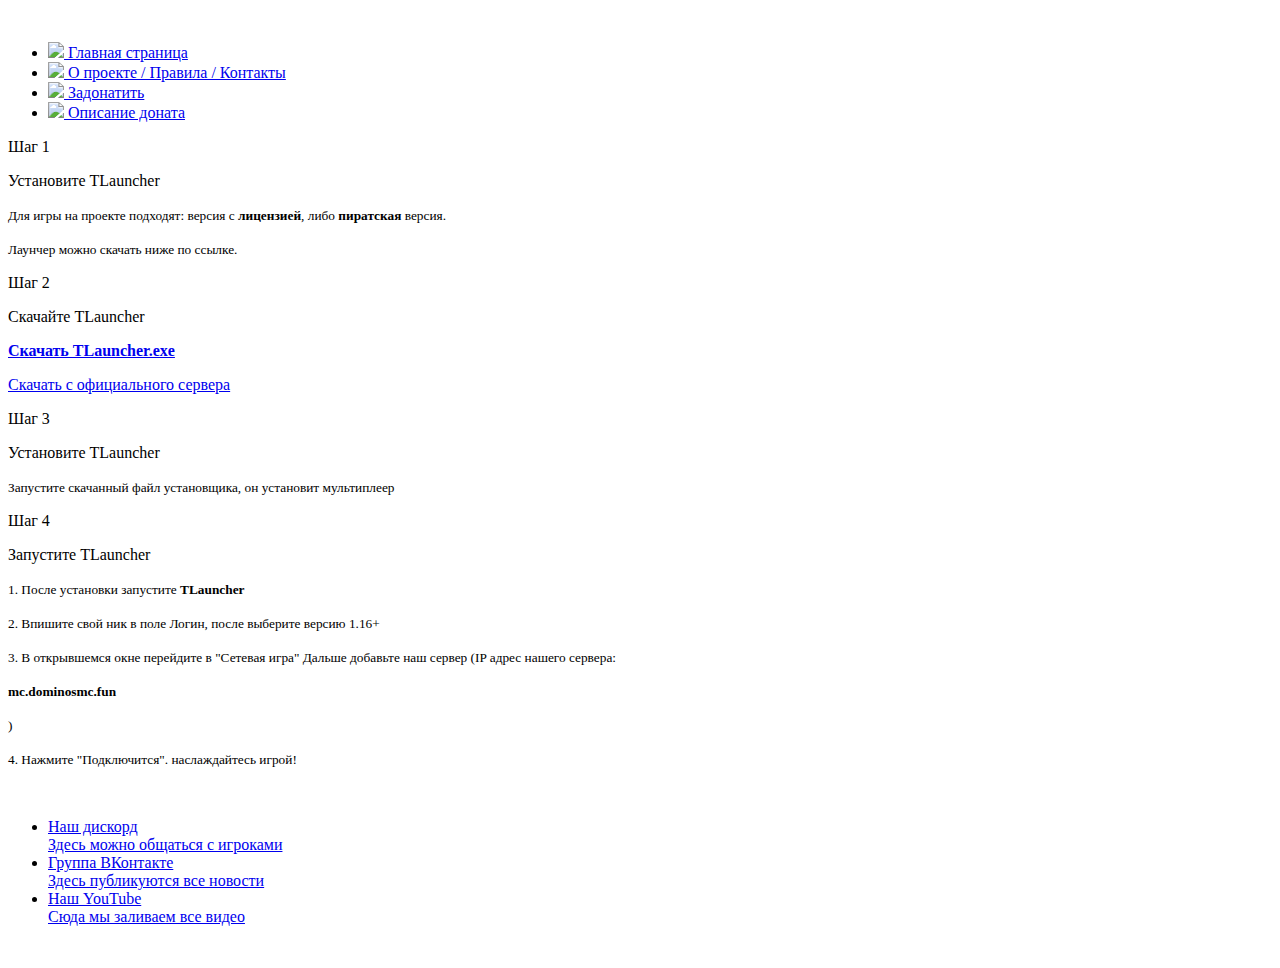
==== start.html @ fff8bd51 "Add files via upload" ====
﻿<!DOCTYPE html>
<html lang="ru-RU">
	<head>
		<meta charset="UTF-8">
		<title>DominosMC — Как начать играть</title>
		<link rel="apple-touch-icon" sizes="57x57" href="favicon/apple-icon-57x57.png">
		<link rel="apple-touch-icon" sizes="60x60" href="favicon/apple-icon-60x60.png">
		<link rel="apple-touch-icon" sizes="72x72" href="favicon/apple-icon-72x72.png">
		<link rel="apple-touch-icon" sizes="76x76" href="favicon/apple-icon-76x76.png">
		<link rel="apple-touch-icon" sizes="114x114" href="favicon/apple-icon-114x114.png">
		<link rel="apple-touch-icon" sizes="120x120" href="favicon/apple-icon-120x120.png">
		<link rel="apple-touch-icon" sizes="144x144" href="favicon/apple-icon-144x144.png">
		<link rel="apple-touch-icon" sizes="152x152" href="favicon/apple-icon-152x152.png">
		<link rel="apple-touch-icon" sizes="180x180" href="favicon/apple-icon-180x180.png">
		<link rel="icon" type="image/png" sizes="192x192"  href="favicon/android-icon-192x192.png">
		<link rel="icon" type="image/png" sizes="32x32" href="favicon/favicon-32x32.png">
		<link rel="icon" type="image/png" sizes="96x96" href="favicon/favicon-96x96.png">
		<link rel="icon" type="image/png" sizes="16x16" href="favicon/favicon-16x16.png">
		<link rel="manifest" href="/manifest.json">
		<meta name="msapplication-TileColor" content="#ffffff">
		<meta name="msapplication-TileImage" content="/ms-icon-144x144.png">
		<meta name="theme-color" content="#ffffff">
<meta name="keywords" content="mine, minecraft по интернету, minecraft онлайн, minecraft online, minecraftserver, youtube, YOURSERVER.ru, YOURSERVER, multiplayer, YOURSERVER">
<meta name="description" content="Лучший проект в Minecraft, чтобы начать играть онлайн в Minecraft">
<noscript><meta http-equiv="refresh" content="0; URL=https://vk.com/..."></noscript>
<link href="css/bootstrap.min.css" rel="stylesheet">
<link href="css/stylesheet.css" rel="stylesheet">
<link href="css/reset.css" rel="stylesheet">
<link href="css/style.css" rel="stylesheet">
<script src="js/jquery.js"></script>
<script src="js/jquery-migrate.min.js"></script>
	</head>
	<body class='rulet-main'>
		<i class="manlefthow"></i><i class="girlrighthow"></i>
		 ﻿<div id="header">
	<div class="burger-menu" data-toggle="modal" data-target="#burgermainmenu" data-dismiss="modal">
		<div class="burger-click-region"> <span class="burger-menu-piece"></span> <span class="burger-menu-piece"></span> <span class="burger-menu-piece"></span> </div>
	</div>
	<div class="container-fluid">
		<div class="row">
			<div class="col-md-3"></div>
			<div class="col-md-9">
				<ul class="main-menu">
					<li><a href="index.html"><img src="img/logo.png"> Главная страница</a></li>
				    <li><a href="start.html"><img src="img/mi-how.svg"> О проекте / Правила / Контакты</a></li>
					<li><a href="donate.html"><img src="img/mi-donate.svg"> Задонатить</a></li>
					<li><a href="donate.html"><img src="img/mi-donate.svg"> Описание доната</a></li>
				</ul>
			</div>
		</div>
	</div>
</div>
<div id="vk_community_messages"></div>
<script type="text/javascript">
	function startVkWidget(){
		VK.Widgets.CommunityMessages("vk_community_messages", 223232874, {expandTimeout: "10000",disableExpandChatSound: "1",tooltipButtonText: "Есть вопрос?"});
	}
</script>		<div id="contentnosize" class="content">
			<div class="container-fluid">
				<div class="row">
					<div class="col-md-6 col-md-offset-3 col-mega">
						<div class="how-steps">
							<div class="how-step"> <span class="shag">Шаг 1</span>
								<p class="large-text">Установите TLauncher</p>
								<p><small>Для игры на проекте подходят: версия c <b>лицензией</b>, либо <b>пиратская</b> версия.</small></p>
								<p><small>Лаунчер можно скачать ниже по ссылке.</small></p>
							</div>
							<div class="how-step"> <span class="shag">Шаг 2</span>
								<p class="large-text">Скачайте TLauncher</p>
								<a href="https://tlauncher.org/installer" target="_blank" class="download-button yellow">
									<p><strong>Скачать TLauncher.exe</strong></p>
									<p>Скачать с официального сервера</p>
								</a>
							</div>
							<div class="how-step"> <span class="shag">Шаг 3</span>
								<p class="large-text">Установите TLauncher</p>
								<p><small>Запустите скачанный файл установщика, он установит мультиплеер</small></p>
							</div>
							<div class="how-step"> <span class="shag">Шаг 4</span>
								<p class="large-text">Запустите TLauncher</p>
								<p><small>1. После установки запустите <b>TLauncher</b></small></p>
								<p><small>2. Впишите свой ник в поле Логин, после выберите версию 1.16+</small></p>
								<p><small>3. В открывшемся окне перейдите в "Сетевая игра" Дальше добавьте наш сервер (IP адрес нашего сервера: <p><strong>mc.dominosmc.fun</strong></p>)</small></p>
								<p><small>4. Нажмите "Подключится".  наслаждайтесь игрой!</small></p>
							</div>
						</div>
					</div>
				</div>
				﻿<div id="servers">
    <div class="container-fluid fleex">
        <ul class="servers">
                        <li class="empire">
                <a href="https://discord.com" target="_blank">
                    <div class="s-name"><i class="s-ico"></i> Наш дискорд</div>
                    <div class="progress-wrap"><i style="width: 100%"></i></div>
                    <div class="size">Здесь можно общаться с игроками</div>
                </a>
            </li>
            <li class="hype">
                <a href="https://vk.com/eastsidekillas" target="_blank">
                    <div class="s-name"><i class="s-ico"></i> Группа ВКонтакте</div>
                    <div class="progress-wrap"><i style="width: 100%"></i></div>
                    <div class="size">Здесь публикуются все новости</div>
                </a>
            </li>
            <li class="dominant">
                <a href="https://www.youtube.com/eastsidekillas" target="_blank">
                    <div class="s-name"><i class="s-ico"></i> Наш YouTube</div>
                    <div class="progress-wrap"><i style="width: 100%"></i></div>
                    <div class="size">Сюда мы заливаем все видео</div>
                </a>
            </li>
        </ul>
    </div>
</div>
</div>		﻿
<script src="js/bootstrap.min.js"></script>
<script src="js/jquery.toTop.min.js"></script>
<script src="js/clipboard.min.js"></script>
</html>
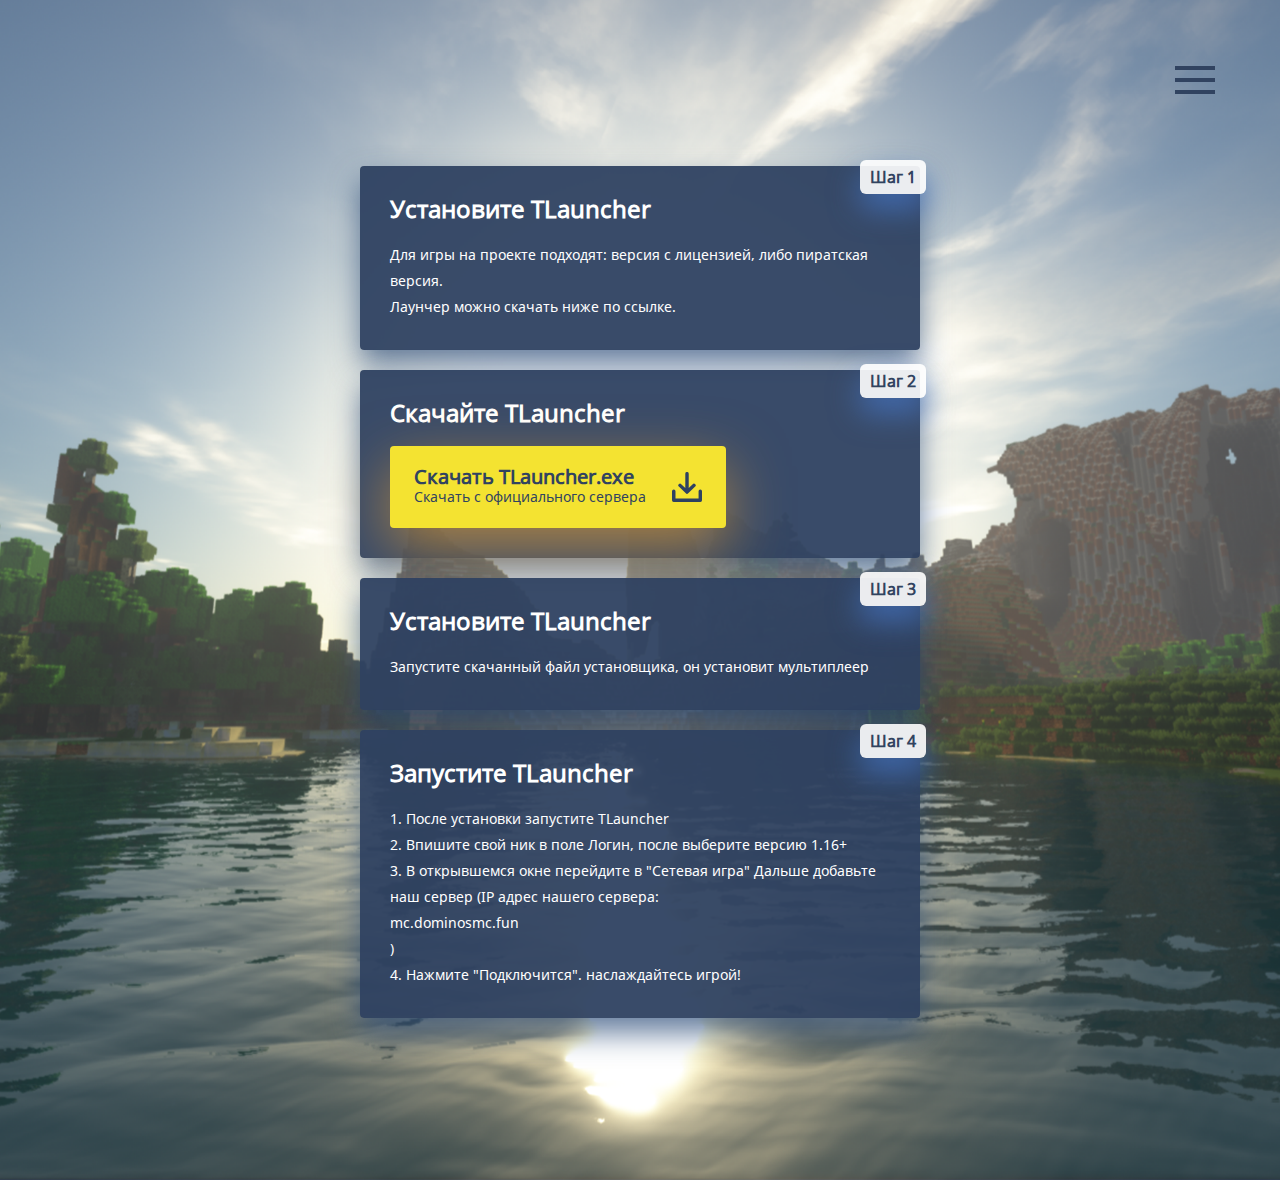
==== commit 1454654e: "start.html" ====
--- a/start.html
+++ b/start.html
@@ -90,21 +90,21 @@
     <div class="container-fluid fleex">
         <ul class="servers">
                         <li class="empire">
-                <a href="https://discord.com" target="_blank">
+                <a href="https://discord.gg/wFVsm8pgE5" target="_blank">
                     <div class="s-name"><i class="s-ico"></i> Наш дискорд</div>
                     <div class="progress-wrap"><i style="width: 100%"></i></div>
                     <div class="size">Здесь можно общаться с игроками</div>
                 </a>
             </li>
             <li class="hype">
-                <a href="https://vk.com/eastsidekillas" target="_blank">
+                <a href="https://vk.com/dominosmc" target="_blank">
                     <div class="s-name"><i class="s-ico"></i> Группа ВКонтакте</div>
                     <div class="progress-wrap"><i style="width: 100%"></i></div>
                     <div class="size">Здесь публикуются все новости</div>
                 </a>
             </li>
             <li class="dominant">
-                <a href="https://www.youtube.com/eastsidekillas" target="_blank">
+                <a href="https://www.youtube.com/@DominosMC/" target="_blank">
                     <div class="s-name"><i class="s-ico"></i> Наш YouTube</div>
                     <div class="progress-wrap"><i style="width: 100%"></i></div>
                     <div class="size">Сюда мы заливаем все видео</div>
@@ -117,4 +117,4 @@
 <script src="js/bootstrap.min.js"></script>
 <script src="js/jquery.toTop.min.js"></script>
 <script src="js/clipboard.min.js"></script>
-</html>+</html>
--- a/css/stylesheet.css
+++ b/css/stylesheet.css
@@ -0,0 +1,19 @@
+@font-face {
+	font-family: 'Noto Sans Regular';
+	src: url('NotoSans.eot');
+	src: url('NotoSans.eot%3F') format('embedded-opentype'),
+	url('NotoSans.woff') format('woff'),
+	url('NotoSans.ttf') format('truetype');
+	font-weight: normal;
+	font-style: normal;
+}
+
+@font-face {
+	font-family: 'Noto Sans Bold';
+	src: url('NotoSans-Bold.eot');
+	src: url('NotoSans-Bold.eot%3F') format('embedded-opentype'),
+	url('NotoSans-Bold.woff') format('woff'),
+	url('NotoSans-Bold.ttf') format('truetype');
+	font-weight: normal;
+	font-style: normal;
+}--- a/css/style.css
+++ b/css/style.css
@@ -0,0 +1,3162 @@
+body {
+  background: #386dba url(../img/bg_all.jpg) no-repeat center center fixed;
+  -webkit-background-size: cover;
+  -moz-background-size: cover;
+  -o-background-size: cover;
+  background-size: cover;
+  padding: 50px;
+  font-family: 'Noto Sans Regular';
+  font-weight: normal;
+  font-style: normal;
+  font-size: 16px;
+  min-height: 500px;
+  min-width: 320px;
+}
+body.homepage {
+	overflow: hidden;
+}
+body.homepage:after {
+  content: '';
+  position: absolute;
+  z-index: 5;
+  width: 100%;
+  background: url(../img/bg_bottom.png) repeat-x bottom left;
+  height: 960px;
+  bottom: 0;
+  left: 0;
+  min-height: 500px;
+}
+body.statics:after {
+  content: '';
+  position: absolute;
+  z-index: 5;
+  width: 100%;
+  background: url(../img/bg_bottom.png) repeat-x bottom left;
+  bottom: 0;
+  left: 0;
+  top: 5%;
+  min-height: 500px;
+}
+body.news {
+  background: #386dba url(../img/bg_long.jpg) no-repeat top center;
+  background-size: 100% auto;
+  padding-bottom: 100px;
+}
+
+body.rulet-main {
+  background: #386dba url(../img/bg_rulet_main.jpg) no-repeat top center;
+  background-size: 100% 100%;
+  padding-bottom: 100px;
+}
+body.siluets {
+  position: relative;
+  overflow-x: hidden;
+  padding-bottom: 100px;
+}
+
+body.howgame {
+  background: #386dba url(../img/bg_all.jpg) no-repeat center center fixed;
+  -webkit-background-size: cover;
+  -moz-background-size: cover;
+  -o-background-size: cover;
+  background-size: cover;
+  padding-bottom: 50px;
+}
+
+a {
+  cursor: pointer;
+}
+.anim {
+  transition: all 0.2s easy-in-out;
+  -webkit-transition: all 0.2s ease-in-out;
+  -moz-transition: all 0.2s ease-in-out;
+}
+.animslow {
+  transition: all 0.6s easy-in-out;
+  -webkit-transition: all 0.6s ease-in-out;
+  -moz-transition: all 0.6s ease-in-out;
+}
+.container-fluid {
+  max-width: 2048px;
+  height: 100%;
+}
+#error_head {
+	width: 100%;
+	z-index: 9999;
+	position: fixed;
+	top: 0;
+	margin-left:-50px;
+	background: #FF1D23;
+	padding: 8px 10px 8px 10px;
+	color: #FFF;
+	text-align: center;
+}
+#header {
+  height: 100px;
+  position: relative;
+}
+#sizeMan {
+  overflow: hidden;
+}
+#content {
+  position: relative;
+  z-index: 50;
+}
+#footer {
+  position: absolute;
+  bottom: 0;
+  left: 0;
+  height: 160px;
+}
+ul.main-menu {
+  display: block;
+  justify-content: space-between;
+  position: relative;
+  z-index: 20;
+  text-align: right;
+}
+ul.main-menu li {
+  display: inline-block;
+  text-align: left;
+  vertical-align: top;
+  margin-right: 20px;
+}
+ul.main-menu li:last-child a {
+  margin-right: 0;
+}
+ul.main-menu li a {
+  color: #314360;
+  font-size: 14px;
+  font-weight: 400;
+  padding: 8px 0px;
+  text-transform: uppercase;
+  letter-spacing: 1px;
+  line-height: 20px;
+  white-space: nowrap;
+  opacity: .8;
+  margin-right: 30px;
+  transition: all 0.2s easy-in-out;
+  -webkit-transition: all 0.2s ease-in-out;
+  -moz-transition: all 0.2s ease-in-out;
+}
+ul.main-menu li a:hover {
+  opacity: 1;
+  box-shadow: inset 0 -2px 0 #314360;
+}
+ul.main-menu li a img {
+  max-height: 20px;
+  max-width: 25px;
+  vertical-align: top;
+  margin-right: 6px;
+}
+ul.main-menu.modaling li a:hover {
+  box-shadow: inset 0 -2px 0 white;
+
+}
+#girlhowgame {
+  position: absolute;
+  left: 50%;
+  width: 661px;
+  margin-left: -661px;
+  bottom: 0;
+  z-index: 1;
+  display: block;
+  height: 739px;
+  background: url(../img/howgirl.png);
+}
+.large-text {
+  font-size: 3em;
+  font-weight: 800;
+  color: #fff;
+  margin-bottom: 20px;
+}
+.large-desc {
+  font-size: 2em;
+  color: #fff;
+  font-weight: 800;
+  margin-bottom: 20px;
+}
+.large-desc span {
+  color: #f4e331;
+  white-space: nowrap;
+}
+p.about-it {
+  margin-bottom: 20px;
+}
+.main-button {
+  line-height: 1;
+  border: 0;
+  padding: 22px 36px;
+  display: inline-block;
+  font-size: 1.2em;
+  font-weight: bold;
+  color: #314360;
+  border-radius: 4px;
+  background: #f4e331;
+  box-shadow: 0px 20px 60px 0px rgba(255, 172, 42, 0.59);
+  position: relative;
+  z-index: 20;
+  transition: all 0.2s easy-in-out;
+  -webkit-transition: all 0.2s ease-in-out;
+  -moz-transition: all 0.2s ease-in-out;
+}
+.main-button.wide {
+  width: 100%;
+  text-align: center;
+}
+.main-button.for-icon img {
+  width: 22px;
+  margin-bottom: -6px;
+  margin-right: 10px;
+  top: -5px;
+  position: relative;
+  margin-left: 0;
+}
+.main-button.dark {
+  color: #fff;
+  background: #314360;
+  box-shadow: 0px 20px 60px 0px rgba(44, 103, 185, 0.7);
+}
+.main-button.dark img {
+  width: 22px;
+  margin-bottom: -6px;
+  margin-right: 10px;
+  top: -5px;
+  position: relative;
+  margin-left: 0;
+}
+.main-button.dark:hover {
+  box-shadow: 0px 20px 80px 0px #31a7f0;
+}
+.main-button.cancel {
+  background: #d13d3d;
+  color: #fff;
+}
+.main-button img {
+  vertical-align: middle;
+  margin-left: 10px;
+}
+.main-button:hover {
+  box-shadow: 0px 20px 80px 0px #ffac2a;
+}
+.main-button:hover.gobut img {
+  animation: gogame-infinite 0.6s ease-out infinite;
+}
+.main-button.easy {
+  box-shadow: none;
+  background: transparent;
+  box-shadow: inset 0 0 0 2px #314360;
+}
+.main-button.gorulet {
+  text-transform: uppercase;
+  text-align: center;
+  width: 100%;
+  max-width: 300px;
+  margin: 0 auto;
+}
+.main-button.gorulet:hover {
+  box-shadow: 0px 15px 50px 0px rgba(255, 172, 42, 0.8);
+}
+.sepbut {
+  display: inline-block;
+  margin: 0 20px;
+  color: #314360;
+  padding: 10px 0;
+}
+.flex-center {
+  display: flex;
+  align-items: center;
+}
+#servers {
+  margin: 0 120px;
+}
+ul.servers {
+  display: flex;
+  justify-content: space-between;
+  align-items: stretch;
+  align-self: stretch;
+}
+ul.servers.modaling {
+  padding-top: 54px;
+  padding-bottom: 54px;
+  text-align: center;
+  max-width: 830px;
+  display: block;
+}
+ul.servers.modaling li {
+  display: inline-block;
+  margin: 10px;
+  text-align: left;
+}
+ul.servers li {
+  position: relative;
+  min-width: 160px;
+}
+ul.servers li .copy-server {
+  width: 18px;
+  height: 18px;
+  display: block;
+  position: absolute;
+  right: 10px;
+  bottom: 10px;
+  cursor: pointer;
+  opacity: 1;
+}
+ul.servers li .copy-server:before {
+  content: '';
+  position: absolute;
+  width: 100%;
+  height: 100%;
+  background: url(../img/copy.svg) no-repeat;
+  background-size: 18px 18px;
+  display: block;
+  opacity: .1;
+  transition: all 0.2s easy-in-out;
+  -webkit-transition: all 0.2s ease-in-out;
+  -moz-transition: all 0.2s ease-in-out;
+  z-index: 999;
+
+}
+ul.servers li .copy-server.ok:after {
+  transform: rotate(0deg);
+  opacity: 1;
+}
+ul.servers li .copy-server.ok:before {
+  opacity: 0;
+}
+ul.servers li:hover .copy-server:before {
+  opacity: 1;
+}
+ul.servers li:hover .copy-server.ok:before {
+  opacity: 0;
+}
+ul.servers li a {
+  padding: 15px;
+  display: block;
+  color: #fff;
+  border-radius: 4px;
+  background-color: rgba(46, 65, 97, 0.8);
+  opacity: 1;
+  box-shadow: 0px 15px 30px 0px rgba(34, 68, 115, 0.7);
+  width: 100%;
+  position: relative;
+  z-index: 60;
+  height: 100px;
+  transition: all 0.2s easy-in-out;
+  -webkit-transition: all 0.2s ease-in-out;
+  -moz-transition: all 0.2s ease-in-out;
+}
+ul.servers li a:hover {
+  box-shadow: 0px 5px 10px 0px rgba(34, 68, 115, 0.5);
+  transform: translateY(5px);
+}
+ul.servers li a .s-name {
+  font-size: 14px;
+  font-weight: bold;
+  letter-spacing: 3px;
+  text-transform: uppercase;
+  margin-bottom: 16px;
+}
+ul.servers li a .s-name .s-ico {
+  display: inline-block;
+  width: 20px;
+  height: 20px;
+  position: relative;
+  bottom: -5px;
+}
+ul.servers li a .progress-wrap {
+  display: block;
+  height: 3px;
+  background: #243247;
+  position: relative;
+  overflow: visible;
+  margin-bottom: 16px;
+}
+ul.servers li a .progress-wrap i {
+  display: block;
+  position: absolute;
+  height: 100%;
+}
+ul.servers li a .size {
+  font-size: 14px;
+  font-weight: 400;
+}
+ul.servers li a .size span {
+  margin-right: 7px;
+  font-weight: bold;
+  letter-spacing: 2px;
+}
+ul.servers li.life .s-ico {
+  background: url(../img/server.svg);
+}
+ul.servers li.life .progress-wrap i {
+  background-color: #68c233;
+  box-shadow: 0px 3px 15px 0px #5ff431;
+}
+ul.servers li.mega .s-ico {
+  background: url(../img/server.svg);
+}
+ul.servers li.mega .progress-wrap i {
+  background-color: #f4e331;
+  box-shadow: 0px 3px 15px 0px #f4e331;
+}
+ul.servers li.onyx .s-ico {
+  background: url(../img/server.svg);
+}
+ul.servers li.onyx .progress-wrap i {
+  background-color: #d0f7eb;
+  box-shadow: 0px 3px 15px 0px #b4f1e0;
+}
+ul.servers li.empire .s-ico {
+  background: url(../img/server.svg);
+}
+ul.servers li.empire .progress-wrap i {
+  background-color: #a066ff;
+  box-shadow: 0px 3px 15px 0px #a066ff;
+}
+ul.servers li.dominant .s-ico {
+  background: url(../img/server.svg);
+}
+ul.servers li.dominant .progress-wrap i {
+  background-color: #ff473e;
+  box-shadow: 0px 3px 15px 0px #ff473e;
+}
+ul.servers li.hype .s-ico {
+  background: url(../img/server.svg);
+}
+ul.servers li.hype .progress-wrap i {
+  background-color: #4682B4;
+  box-shadow: 0px 3px 15px 0px #4682B4;
+}
+.fleex {
+  display: flex;
+  justify-content: center;
+  flex-direction: column;
+  align-items: stretch;
+}
+.posrev {
+  position: relative;
+}
+.button-servers {
+  padding: 15px;
+  display: none;
+  color: #fff;
+  border-radius: 4px;
+  background-color: rgba(46, 65, 97, 0.8);
+  opacity: 1;
+  box-shadow: 0px 15px 30px 0px rgba(34, 68, 115, 0.7);
+  bottom: 2em;
+  width: 100%;
+  text-align: center;
+  left: 0;
+  z-index: 90;
+  position: absolute;
+  width: 96%;
+  left: 2%;
+}
+.button-servers.noabs {
+  position: relative;
+  margin-bottom: 0;
+  left: auto;
+  bottom: auto;
+  margin-right: 0;
+  margin-bottom: 40px;
+  width: 100%;
+}
+.burger-menu {
+  position: relative;
+  width: 40px;
+  height: 30px;
+  margin: 0 auto;
+  color: #60635E;
+  float: right;
+  text-transform: uppercase;
+  cursor: pointer;
+  display: none;
+  z-index: 900;
+  position: absolute;
+  right: 0px;
+  top: 0px;
+  margin-right: 15px;
+}
+.burger-menu.is-open {
+  z-index: 2000;
+}
+.burger-click-region {
+  position: absolute;
+  width: 40px;
+  height: 30px;
+  cursor: pointer;
+}
+.burger-menu-txt {
+  display: block;
+  position: absolute;
+  left: 0;
+  top: 5px;
+  cursor: default;
+  transition: opacity 200ms ease-out, transform 200ms cubic-bezier(0.34, 0.55, 0.25, 0.83);
+}
+.is-open .burger-menu-txt {
+  opacity: 0;
+  z-index: 2000;
+  transform: translate3d(-50px, 0, 0);
+}
+.is-open .burger-menu-txt .burger-menu-piece {
+  border-top: 4px solid white;
+}
+.mb30 {
+  margin-bottom: 30px;
+}
+.circle-ico {
+  display: block;
+  margin: 0 auto 30px;
+  border-radius: 50%;
+  background-color: #ffffff;
+  width: 80px;
+  height: 80px;
+  display: flex;
+  justify-content: center;
+  align-items: center;
+}
+.circle-ico img {
+  width: 40px;
+  height: 40px;
+}
+.circle-ico.clearer {
+  background: transparent;
+}
+.circle-ico.clearer img {
+  width: 100%;
+  height: auto;
+}
+.yellow-text {
+  color: #f4e331;
+  font-size: 22px;
+  font-weight: 300;
+  padding: 20px;
+}
+.paypage .modal input {
+  margin-bottom: 30px;
+}
+.close-but {
+  position: fixed;
+  top: 30px;
+  right: 40px;
+  opacity: .7;
+  z-index: 3000;
+  cursor: pointer;
+  transition: all 0.2s easy-in-out;
+  -webkit-transition: all 0.2s ease-in-out;
+  -moz-transition: all 0.2s ease-in-out;
+}
+.close-but:hover {
+  opacity: 1;
+}
+.close-but img {
+  width: 30px;
+  height: 30px;
+}
+.large-title {
+  font-size: 30px;
+  color: #fff;
+  font-weight: bold;
+  margin-bottom: 40px;
+}
+.large-title small {
+  font-size: 18px;
+}
+.large-title span {
+  padding: 5px;
+  border-bottom: 2px solid #f4e331;
+  position: relative;
+}
+.large-title span:after {
+  position: absolute;
+  content: '';
+  width: 0;
+  height: 0;
+  border-style: solid;
+  border-width: 10px 10px 0 10px;
+  border-color: #f4e431 transparent transparent transparent;
+  bottom: -10px;
+  left: 50%;
+  margin-left: -10px;
+}
+.large-title sup {
+  font-size: 15px;
+}
+.large-title-desc {
+  font-size: 18px;
+  font-weight: bold;
+  margin-bottom: 30px;
+  color: #fff;
+}
+.large-title-small {
+  font-size: 14px;
+  font-weight: bold;
+  margin-bottom: 20px;
+  color: #fff;
+}
+#burgermainmenu {
+  z-index: 1060;
+}
+.burger-menu-piece {
+  display: block;
+  position: absolute;
+  width: 40px;
+  border-top: 4px solid #314360;
+  transform-origin: 50% 50%;
+  transition: transform 400ms ease-out;
+}
+.burger-menu-piece:nth-child(1) {
+  top: 0;
+}
+.burger-menu-piece:nth-child(2) {
+  top: 12px;
+  opacity: 1;
+  transition: transform 400ms ease-out, opacity 0ms linear 200ms;
+}
+.burger-menu-piece:nth-child(3) {
+  top: 24px;
+}
+.active .burger-menu-piece:nth-child(1) {
+  animation: burger-open-top 400ms ease-out forwards;
+}
+.active .burger-menu-piece:nth-child(2) {
+  opacity: 0;
+  transition: transform 400ms ease-out, opacity 0ms linear 200ms;
+}
+.active .burger-menu-piece:nth-child(3) {
+  animation: burger-open-bot 400ms ease-out forwards;
+}
+.closing .burger-menu-piece:nth-child(1) {
+  animation: burger-close-top 400ms ease-out forwards;
+}
+.closing .burger-menu-piece:nth-child(3) {
+  animation: burger-close-bot 400ms ease-out forwards;
+}
+@keyframes burger-open-top {
+  50% {
+    transform: translate3d(0, 12px, 0);
+  }
+  100% {
+    transform: translate3d(0, 12px, 0) rotate(45deg);
+  }
+}
+@keyframes burger-open-bot {
+  50% {
+    transform: translate3d(0, -12px, 0);
+  }
+  100% {
+    transform: translate3d(0, -12px, 0) rotate(-45deg);
+  }
+}
+@keyframes burger-close-top {
+  0% {
+    transform: translate3d(0, 12px, 0) rotate(45deg);
+  }
+  50% {
+    transform: translate3d(0, 12px, 0) rotate(0deg);
+  }
+  100% {
+    transform: translate3d(0, 0, 0);
+  }
+}
+@keyframes burger-close-bot {
+  0% {
+    transform: translate3d(0, -12px, 0) rotate(-45deg);
+  }
+  50% {
+    transform: translate3d(0, -12px, 0) rotate(0deg);
+  }
+  100% {
+    transform: translate3d(0, 0, 0);
+  }
+}
+@keyframes gogame-infinite {
+  0% {
+    transform: translateX(0px);
+  }
+  50% {
+    transform: translateX(10px);
+  }
+  100% {
+    transform: translateX(0px);
+  }
+}
+.modal-backdrop.in {
+  opacity: 1;
+}
+.modal-content {
+  box-shadow: none;
+  border-radius: 0;
+  outline: 0;
+  border: 0;
+  background: transparent;
+}
+.modal {
+  text-align: center;
+  padding: 0!important;
+}
+.modal:before {
+  content: '';
+  display: inline-block;
+  height: 100%;
+  vertical-align: middle;
+  margin-right: -4px;
+}
+ul.main-menu.modaling li {
+  display: block;
+  text-align: left;
+  margin-bottom: 30px;
+}
+ul.main-menu.modaling li a {
+  color: #fff;
+  font-size: 1em;
+  display: inline-block;
+  font-weight: bold;
+  letter-spacing: 2px;
+}
+ul.main-menu.modaling li a img {
+  display: none;
+}
+.modal-dialog {
+  display: inline-block;
+  text-align: left;
+  vertical-align: middle;
+}
+.logo {
+  position: relative;
+  z-index: 60;
+}
+.logo img {
+  max-width: 268px;
+  width: 80%;
+
+}
+#serversmodal.in {
+  overflow: auto;
+  height: 100%;
+}
+.closethis {
+  position: absolute;
+  right: 20px;
+  top: 20px;
+  background: url(../img/arrow-right-white.svg) no-repeat;
+  width: 32px;
+  height: 21px;
+  z-index: 999;
+  cursor: pointer;
+}
+.news-list {
+  max-width: 780px;
+  width: 100%;
+  margin: 0 auto;
+}
+.news-list .news-item {
+  display: block;
+  padding: 40px;
+  border-radius: 6px;
+  background-color: rgba(252, 252, 252, 0.8);
+  box-shadow: 0px 15px 30px 0px rgba(34, 68, 115, 0.7);
+  margin-bottom: 30px;
+}
+.news-list .news-time {
+  font-size: 18px;
+  color: #66758e;
+  font-weight: 600;
+  margin-top: 6px;
+  float: right;
+  font-family: 'Noto Sans Regular';
+}
+.news-list .news-time img {
+  vertical-align: top;
+  width: 20px;
+  position: relative;
+  top: -1px;
+}
+.news-list .news-name {
+  color: #2e4161;
+  font-weight: 600;
+  font-family: 'Noto Sans Regular';
+  font-size: 30px;
+  margin-bottom: 30px;
+}
+.news-list .news-preview {
+  border-radius: 6px;
+  overflow: hidden;
+  text-align: center;
+  font-size: 0;
+  display: block;
+}
+.news-list .news-content {
+  margin-top: 30px;
+}
+.news-list .news-text {
+  color: #2e4161;
+  font-size: 18px;
+  line-height: 26px;
+  font-weight: 400;
+}
+.news-list .news-pagi .news-steps {
+  color: #fff;
+  font-weight: bold;
+  font-size: 24px;
+  line-height: 82px;
+}
+.news-list .news-pagi .go-left {
+  display: inline-block;
+  position: absolute;
+  left: 15px;
+  top: 50%;
+  margin-top: -11px;
+  transition: all 0.2s easy-in-out;
+  -webkit-transition: all 0.2s ease-in-out;
+  -moz-transition: all 0.2s ease-in-out;
+}
+.news-list .news-pagi .go-left:hover {
+  opacity: .6;
+}
+.news-list .news-pagi .go-left img {
+  width: 32px;
+  height: 22px;
+  position: relative;
+}
+.news-list .news-pagi .go-right {
+  display: block;
+  position: relative;
+  border-radius: 6px;
+  background: #f4e331;
+  font-size: 18px;
+  font-weight: bold;
+  color: #2e4161;
+  box-shadow: 0px 20px 60px 0px rgba(255, 172, 42, 0.59);
+  padding: 16px 16px 16px 80px;
+  line-height: 26px;
+  transition: all 0.2s easy-in-out;
+  -webkit-transition: all 0.2s ease-in-out;
+  -moz-transition: all 0.2s ease-in-out;
+}
+.news-list .news-pagi .go-right:before {
+  content: '';
+  position: absolute;
+  left: 26px;
+  top: 50%;
+  margin-top: -11px;
+  width: 32px;
+  height: 22px;
+  background: url(../img/arrow-right-dark.svg);
+  transition: all 0.2s easy-in-out;
+  -webkit-transition: all 0.2s ease-in-out;
+  -moz-transition: all 0.2s ease-in-out;
+}
+.news-list .news-pagi .go-right:hover {
+  box-shadow: 0px 20px 60px 0px #ffac2a;
+}
+.news-list .news-pagi .go-right:hover:before {
+  transform: translateX(5px);
+}
+.like-wrap .like {
+  display: inline-block;
+  border-radius: 6px;
+  background-color: #ff5252;
+  height: 40px;
+  font-weight: 600;
+  color: #fff;
+  font-size: 18px;
+  font-family: 'Noto Sans Regular';
+  line-height: 40px;
+  padding: 0 16px;
+  cursor: pointer;
+  transition: all 0.2s easy-in-out;
+  -webkit-transition: all 0.2s ease-in-out;
+  -moz-transition: all 0.2s ease-in-out;
+}
+.like-wrap .like:hover {
+  background-color: #ec4f4f;
+  box-shadow: 0px 8px 10px 0px rgba(255, 82, 82, 0.4);
+}
+.like-wrap .like .ico-like {
+  width: 20px;
+  height: 20px;
+  display: inline-block;
+  position: relative;
+  bottom: -4px;
+  margin-right: 4px;
+
+}
+
+.like-wrap .like.like-in {
+  color: #ff5252;
+  background: #fff;
+  box-shadow: none;
+}
+.like-wrap .like.like-in .ico-like:before {
+  transform: rotate(0deg);
+  opacity: 1;
+}
+.like-wrap .like.like-in .ico-like:after {
+  transform: rotate(90deg);
+  opacity: 0;
+}
+#totop {
+  position: fixed;
+  display: block;
+  width: 40px;
+  height: 40px;
+  bottom: 30px;
+  right: 40px;
+  border-radius: 4px;
+  background-color: #ffffff;
+  opacity: 0.8;
+  box-shadow: 0px 15px 30px 0px rgba(34, 68, 115, 0.7);
+  z-index: 9999;
+}
+#totop img {
+  width: 20px;
+  height: 12px;
+  position: absolute;
+  top: 50%;
+  left: 50%;
+  margin-left: -10px;
+  margin-top: -6px;
+}
+.middle-width {
+  max-width: 750px;
+  width: 100%;
+  margin: 0 auto;
+}
+.high-width {
+  max-width: 900px;
+  width: 100%;
+  margin: 0 auto;
+}
+.enterserver-wrap {
+  padding-bottom: 20px;
+  display: block;
+  text-align: center;
+  position: relative;
+}
+.enterserver-wrap p {
+  color: #2e4161;
+  font-weight: bold;
+  font-size: 18px;
+  margin-bottom: 20px;
+}
+.enterserver-wrap .server-item {
+  display: inline-block;
+}
+.enterserver-wrap .server-item .radio {
+  vertical-align: top;
+  margin: 0 3px 0 0;
+  width: 17px;
+  height: 17px;
+}
+.enterserver-wrap .server-item .radio + label {
+  cursor: pointer;
+  text-align: left;
+  width: 170px;
+  border-radius: 4px;
+  background-color: #2e4161;
+  opacity: 0.94;
+  box-shadow: 0px 15px 30px 0px rgba(34, 68, 115, 0.7);
+  padding: 13px 15px;
+  line-height: initial;
+  font-size: 14px;
+  color: #fff;
+  font-weight: bold;
+  text-transform: uppercase;
+  letter-spacing: 4px;
+  margin: 5px;
+  transition: all 0.2s easy-in-out;
+  -webkit-transition: all 0.2s ease-in-out;
+  -moz-transition: all 0.2s ease-in-out;
+}
+.enterserver-wrap .server-item .radio + label img {
+  width: 20px;
+  height: 20px;
+  display: inline-block;
+  vertical-align: top;
+  position: relative;
+  top: -2px;
+  margin-bottom: -3px;
+}
+.enterserver-wrap .server-item .radio + label .color-img {
+  transition: all 0.6s easy-in-out;
+  -webkit-transition: all 0.6s ease-in-out;
+  -moz-transition: all 0.6s ease-in-out;
+}
+.enterserver-wrap .server-item .radio + label .dark-img {
+  transition: all 0.6s easy-in-out;
+  -webkit-transition: all 0.6s ease-in-out;
+  -moz-transition: all 0.6s ease-in-out;
+  opacity: 0;
+  width: 0;
+  transform: rotate(-45deg);
+}
+.enterserver-wrap .server-item .radio:not(checked) {
+  position: absolute;
+  opacity: 0;
+}
+.enterserver-wrap .server-item .radio:checked + label {
+  background: rgba(255, 255, 255, 0.94);
+  box-shadow: 0px 20px 60px 0px rgba(255, 255, 255, 0.59);
+  color: #2e4161;
+}
+.enterserver-wrap .server-item .radio:checked + label .color-img {
+  width: 0;
+  transform: rotate(-45deg);
+}
+.enterserver-wrap .server-item .radio:checked + label .dark-img {
+  opacity: 1;
+  width: 20px;
+  transform: rotate(0deg);
+}
+.enterserver-wrap .serverwarn p {
+  color: #fff;
+  font-weight: normal;
+  font-size: 14px;
+  text-align: left;
+}
+.main-inp {
+  color: #2e4161;
+  font-size: 18px;
+  font-weight: 600;
+  border-width: 2px;
+  border-color: #2e4161;
+  border-style: solid;
+  border-radius: 4px;
+  background-color: #ffffff;
+  opacity: 0.949;
+  padding: 18px 20px;
+  width: 100%;
+  font-family: 'Noto Sans Regular';
+  box-shadow: 0px 15px 30px 0px rgba(34, 68, 115, 0.7);
+}
+.main-inp.right-ico {
+  padding-left: 50px;
+}
+.main-inp + .input-ico {
+  width: 20px;
+  height: 20px;
+  display: inline-block;
+  position: absolute;
+  top: 50%;
+  margin-top: -10px;
+  left: 20px;
+}
+.main-inp + .input-ico img {
+  width: 20px;
+  height: 20px;
+}
+.main-inp::-webkit-input-placeholder {
+  color: #2e4161;
+}
+.main-inp::-moz-placeholder {
+  color: #2e4161;
+}
+.main-inp:-moz-placeholder {
+  color: #2e4161;
+}
+.main-inp:-ms-input-placeholder {
+  color: #2e4161;
+}
+.main-inp.w200 {
+  width: 200px;
+}
+.double-button {
+  display: inline-block;
+  border-bottom: 2px solid #f4e331;
+  font-size: 16px;
+  font-weight: 400;
+  color: #f4e331;
+  padding: 10px 0 5px;
+  margin: 20px 0 0;
+}
+.iconinput {
+  position: relative;
+  margin-bottom: 10px;
+}
+.iconinput input {
+  margin: 0;
+}
+.dark-wrap {
+  border-radius: 4px;
+  background-color: rgba(46, 65, 97, 0.8);
+  box-shadow: 0px 15px 30px 0px rgba(34, 68, 115, 0.7);
+  padding: 5px;
+  text-align: center;
+  line-height: 0;
+  font-size: 0;
+  margin-bottom: 20px;
+  overflow: hidden;
+  position: relative;
+}
+.user-head-box {
+  border-radius: 6px;
+  background-color: rgba(252, 252, 252, 0.8);
+  box-shadow: 0px 15px 30px 0px rgba(34, 68, 115, 0.7);
+  height: 138px;
+  display: flex;
+  justify-content: space-between;
+  align-items: center;
+  flex-wrap: wrap;
+  position: relative;
+  padding: 0 35px 0 70px;
+  margin-bottom: 30px;
+}
+.user-head-box.mini-profile {
+  padding: 20px 35px 20px 35px;
+}
+.user-head-box.rulet-profile {
+  box-shadow: 0px 15px 20px 0px rgba(255, 255, 255, 0.3);
+}
+.rulet .user-head-box {
+  box-shadow: none;
+}
+.usernickname {
+  color: #314360;
+  font-size: 36px;
+  font-weight: bold;
+}
+.warning {
+  color: #314360;
+  font-size: 14px;
+  font-weight: 400;
+}
+.userhead {
+  position: absolute;
+  left: 50%;
+  top: -13px;
+  display: inline-block;
+}
+.width-met {
+  width: 100%;
+  max-width: 1390px;
+  margin: 0 auto;
+}
+.block {
+  display: block !important;
+}
+.price-for-onegame {
+  font-size: 18px;
+  display: block;
+  text-align: center;
+  margin: 30px 0;
+  font-weight: 600;
+  color: #314360;
+}
+.price-for-onegame span {
+  font-size: 16px;
+  display: inline-block;
+  padding: 14px;
+  margin-left: 20px;
+  border: 2px solid #1b59be;
+  border-radius: 10px;
+  color: #1b59be;
+}
+.server-view {
+  display: inline-block;
+  padding: 20px 15px;
+  border-radius: 4px;
+  background-color: rgba(46, 65, 97, 0.8);
+  box-shadow: 0px 15px 30px 0px rgba(34, 68, 115, 0.7);
+  font-size: 14px;
+  color: #fff;
+  font-weight: bold;
+  text-transform: uppercase;
+  letter-spacing: 4px;
+}
+.server-view img {
+  width: 20px;
+  height: 20px;
+  margin-bottom: -5px;
+  margin-right: 5px;
+}
+#levelbar {
+  width: 76px;
+  height: 76px;
+  border-radius: 50%;
+  background-color: rgba(46, 65, 97, 0.8);
+  box-shadow: 0px 15px 30px 0px rgba(34, 68, 115, 0.7);
+  position: absolute;
+  left: -38px;
+  top: 50%;
+  margin-top: -38px;
+  text-align: center;
+}
+#levelbar .lvl-number {
+  color: #f4e331;
+  font-size: 26px;
+  font-weight: bold;
+  display: block;
+}
+#levelbar .lvl-text {
+  color: #fff;
+  font-size: 9.5px;
+  font-weight: 400;
+  display: block;
+}
+ul.cabinet-menu li {
+  display: block;
+  margin-bottom: 15px;
+}
+ul.cabinet-menu li.yellow-list a {
+  background: #f4e331;
+  color: #314360;
+}
+ul.cabinet-menu li a {
+  display: flex;
+  justify-content: flex-start;
+  align-items: center;
+  border-radius: 6px;
+  background-color: rgba(46, 65, 97, 0.8);
+  box-shadow: 0px 15px 30px 0px rgba(34, 68, 115, 0.7);
+  color: #fff;
+  font-size: 16px;
+  font-weight: bold;
+  line-height: 16px;
+  height: 60px;
+  padding: 0 15px;
+  transition: all 0.2s easy-in-out;
+  -webkit-transition: all 0.2s ease-in-out;
+  -moz-transition: all 0.2s ease-in-out;
+}
+ul.cabinet-menu li a:hover,
+ul.cabinet-menu li a.active {
+  background-color: rgba(255, 255, 255, 0.8);
+  box-shadow: 0px 15px 30px 0px rgba(34, 68, 115, 0.7);
+  color: #314360;
+}
+.content-whitebox {
+  display: block;
+  padding: 30px;
+  border-radius: 6px;
+  background-color: rgba(252, 252, 252, 0.92);
+  box-shadow: 0px 15px 30px 0px rgba(34, 68, 115, 0.7);
+}
+.content-whitebox.hauto {
+  min-height: auto;
+}
+.gun-list {
+  display: flex;
+  justify-content: space-between;
+}
+.gun-list li {
+  display: flex;
+  flex-direction: column;
+  align-items: center;
+  padding-bottom: 30px;
+}
+.gun-list li .gun-img {
+  height: 46px;
+  text-align: center;
+  line-height: 46px;
+}
+.gun-list li .gun-img img {
+  vertical-align: middle;
+}
+.gun-list li > div:last-child {
+  width: 28px;
+  height: 28px;
+  margin-top: 15px;
+  border-radius: 50%;
+  background-color: rgba(46, 65, 97, 0.8);
+  box-shadow: 0px 15px 30px 0px rgba(34, 68, 115, 0.7);
+  display: inline-block;
+  padding: 4px;
+  position: relative;
+}
+.gun-list li > div:last-child .progressbar-text {
+  font-size: 12px;
+  color: #314360 !important;
+  font-weight: bold;
+  top: 40px !important;
+}
+ul.stat-list {
+  font-size: 0;
+  line-height: 0;
+}
+ul.stat-list li {
+  display: inline-block;
+  width: 30%;
+  margin: 20px 1.25%;
+}
+ul.stat-list li.long {
+  width: 60%;
+  margin-right: 3.25%;
+}
+ul.stat-list li p {
+  font-size: 16px;
+  color: #314360;
+  line-height: 1.4;
+}
+ul.stat-list li p strong {
+  font-size: 21px;
+  font-weight: bold;
+}
+ul.stat-list li p strong sup {
+  font-size: 14px;
+}
+.googleauth-wrap {
+  display: flex;
+  justify-content: flex-start;
+  position: relative;
+}
+.googleauth-wrap img {
+  display: inline-block;
+  margin-right: 10px;
+}
+.googleauth-wrap p {
+  color: #b3b3b3;
+  font-size: 14px;
+  font-weight: bold;
+}
+.checkbox-google {
+  vertical-align: top;
+  position: relative;
+  opacity: 0;
+}
+.checkbox-google + label {
+  cursor: pointer;
+}
+.checkbox-google:not(checked) + label {
+  position: absolute;
+  right: 0;
+  display: block;
+  padding: 0px;
+  margin: 0;
+  width: 36px;
+  height: 16px;
+  top: 50%;
+  margin-top: -8px;
+}
+.checkbox-google:not(checked) + label:before {
+  content: '';
+  position: absolute;
+  top: 0;
+  left: 0px;
+  width: 100%;
+  height: 100%;
+  background: #314360;
+  border-radius: 4px;
+  background-color: #3b4d6b;
+  box-shadow: 0px 5px 30px 0px rgba(34, 68, 115, 0.7);
+}
+.checkbox-google:not(checked) + label:after {
+  content: '';
+  position: absolute;
+  top: 50%;
+  margin-top: -5px;
+  left: 3px;
+  width: 14px;
+  height: 10px;
+  border-radius: 10px;
+  background: #b3b3b3;
+  border-radius: 2px;
+  transition: all 0.2s easy-in-out;
+  -webkit-transition: all 0.2s ease-in-out;
+  -moz-transition: all 0.2s ease-in-out;
+}
+.checkbox-google:checked + label:after {
+  left: auto;
+  left: 19px;
+  background: #f4e331;
+  box-shadow: 0px 5px 20px 0px rgba(244, 227, 49, 0.7);
+}
+.user-cab-menu-open,
+.users-profession-menu-open {
+  padding: 15px;
+  display: none;
+  color: #fff;
+  border-radius: 4px;
+  background-color: rgba(46, 65, 97, 0.8);
+  opacity: 1;
+  box-shadow: 0px 15px 30px 0px rgba(34, 68, 115, 0.7);
+  bottom: 2em;
+  text-align: center;
+  left: 0;
+  z-index: 90;
+  width: 100%;
+  margin-bottom: 15px;
+}
+.user-cab-menu-open img,
+.users-profession-menu-open img {
+  width: 20px;
+  position: relative;
+  margin-right: 10px;
+  margin-bottom: -8px;
+  top: -3px;
+}
+.logout a {
+  display: inline-block;
+  padding: 7px;
+  color: #fff;
+  font-size: 14px;
+  margin-top: 10px;
+  opacity: .7;
+  transition: all 0.2s easy-in-out;
+  -webkit-transition: all 0.2s ease-in-out;
+  -moz-transition: all 0.2s ease-in-out;
+}
+.logout a:hover {
+  opacity: 1;
+}
+h1 {
+  font-size: 48px;
+  color: #314360;
+  font-weight: bold;
+  margin-bottom: 50px;
+}
+.forwinline {
+  position: relative;
+  transition: all 0.2s easy-in-out;
+  -webkit-transition: all 0.2s ease-in-out;
+  -moz-transition: all 0.2s ease-in-out;
+  margin-bottom: 50px;
+}
+.forwinline #splitter {
+  content: '';
+  display: block;
+  left: 50%;
+  margin-left: -2px;
+  top: -17px;
+  background-image: -moz-linear-gradient(90deg, #c263da 0%, #43cbff 100%);
+  background-image: -webkit-linear-gradient(90deg, #c263da 0%, #43cbff 100%);
+  background-image: -ms-linear-gradient(90deg, #c263da 0%, #43cbff 100%);
+  box-shadow: 0px 10px 20px 0px rgba(77, 147, 216, 0.004), 0px 10px 10px 0px rgba(156, 76, 227, 0.81);
+  position: absolute;
+  width: 5px;
+  height: 234px;
+  z-index: 100;
+  border-radius: 50%;
+}
+.rulet-wrap {
+  border-radius: 300px;
+  background: rgba(252, 252, 252, 0.8);
+  position: relative;
+  box-shadow: 0px 20px 60px 0px rgba(149, 145, 230, 0.7);
+  height: 200px;
+  z-index: 64;
+  overflow: hidden;
+  max-width: 1000px;
+  width: 100%;
+  margin: 0 auto;
+}
+.rulet-wrap .rulet-items {
+  width: 12000px;
+  white-space: nowrap;
+  position: absolute;
+}
+.rulet-wrap .rulet-items a {
+  display: block;
+  float: left;
+}
+.rulet-wrap .rulet-items a:first-child {
+  margin-left: -77px;
+}
+.rulet-wrap .rulet-items .rulet-item {
+  display: inline-block;
+  width: 192px;
+  text-align: center;
+  line-height: 200px;
+}
+.rulet-wrap .rulet-items .rulet-item img {
+  vertical-align: middle;
+  max-width: 150px !importan;
+  max-height: 150px !important;
+}
+.item-c {
+  display: inline-block;
+}
+.info-rulet {
+  height: 100px;
+}
+h3 {
+  color: #fff;
+  font-size: 24px;
+  font-weight: bold;
+  text-align: center;
+}
+h3.darker {
+  color: #314360;
+}
+.win-list {
+  font-size: 0;
+  line-height: 0;
+  text-align: center;
+  display: block;
+  width: 100%;
+  max-width: 1000px;
+  margin: 0 auto;
+}
+.win-list img {
+  margin: 40px;
+  vertical-align: middle;
+}
+.win-prod {
+  margin: 14px 0 30px;
+}
+table.main-table {
+  width: 100%;
+  color: #314360;
+}
+table.main-table th {
+  font-size: 12px;
+  padding: 16px;
+  vertical-align: middle;
+  font-weight: 400;
+}
+table.main-table td {
+  padding: 20px 16px;
+  font-size: 16px;
+  font-weight: 400;
+  vertical-align: middle;
+}
+table.main-table.line-short td {
+  padding: 4px 16px;
+}
+table.main-table tr {
+  border-bottom: 1px solid rgba(46, 65, 97, 0.15);
+  transition: all 0.2s easy-in-out;
+  -webkit-transition: all 0.2s ease-in-out;
+  -moz-transition: all 0.2s ease-in-out;
+}
+table.main-table tr:hover {
+  background: rgba(255, 255, 255, 0.3);
+}
+table.main-table.whatbuy-table th {
+  color: #fff;
+}
+table.main-table.whatbuy-table td:first-child {
+  color: #fff;
+  text-align: left;
+}
+table.main-table.whatbuy-table td:last-child {
+  font-weight: bold;
+  text-align: right;
+  color: #fff;
+}
+table.main-table.transfer a {
+  padding: 6px;
+  font-size: 12px;
+  border-radius: 4px;
+  border: 1px solid #314360;
+  color: #314360;
+  margin: 5px;
+  transition: all 0.2s easy-in-out;
+  -webkit-transition: all 0.2s ease-in-out;
+  -moz-transition: all 0.2s ease-in-out;
+}
+table.main-table.transfer a:hover {
+  background: #314360;
+  color: #fff;
+}
+.table-scroll {
+  overflow: auto;
+  display: block;
+}
+.download-right {
+  width: 60%;
+  min-width: 400px;
+  display: block;
+}
+.download-right .download-button {
+  margin-bottom: 30px;
+}
+.download-button {
+  display: block;
+  width: 100%;
+  border-radius: 4px;
+  background: #fff;
+  box-shadow: 0px 20px 60px 0px rgba(224, 233, 246, 0.59);
+  color: #314360;
+  position: relative;
+  padding: 24px;
+  transition: all 0.2s easy-in-out;
+  -webkit-transition: all 0.2s ease-in-out;
+  -moz-transition: all 0.2s ease-in-out;
+}
+.download-button:before {
+  content: '';
+  display: block;
+  background: url(../img/ico_download.svg) no-repeat;
+  position: absolute;
+  width: 30px;
+  height: 30px;
+  right: 24px;
+  top: 50%;
+  margin-top: -15px;
+}
+.download-button p {
+  font-size: 14px;
+  font-weight: 400;
+}
+.download-button p strong {
+  font-size: 20px;
+  font-weight: bold;
+}
+.download-button.white:hover {
+  transform: translateY(6px);
+  box-shadow: 0px 4px 20px 0px rgba(224, 233, 246, 0.8);
+}
+.download-button.yellow {
+  background: #f4e331;
+  box-shadow: 0px 20px 60px 0px rgba(255, 172, 42, 0.59);
+}
+.download-button.yellow:hover {
+  transform: translateY(6px);
+  box-shadow: 0px 4px 20px 0px rgba(255, 172, 42, 0.8);
+}
+.video-view {
+  display: block;
+  width: 100%;
+  color: #fff;
+  font-size: 24px;
+  font-weight: bold;
+  border-width: 2px;
+  border-color: #ffffff;
+  border-style: solid;
+  border-radius: 4px;
+  position: relative;
+  padding: 24px;
+  padding-left: 104px;
+  transition: all 0.2s easy-in-out;
+  -webkit-transition: all 0.2s ease-in-out;
+  -moz-transition: all 0.2s ease-in-out;
+}
+
+.video-view:hover {
+  background: #fff;
+  color: #314360;
+  padding: 24px;
+}
+.video-view:hover:before {
+  opacity: 0;
+}
+.size-pay-wrap {
+  display: block;
+  margin-bottom: 30px;
+}
+.size-pay-wrap .add {
+  -webkit-appearance: none;
+  width: 30px;
+  height: 30px;
+  letter-spacing: 0;
+  padding: 0;
+  display: inline-block;
+  background: #fff;
+  color: #314360;
+  font-weight: bold;
+  font-size: 20px;
+  text-align: center;
+  line-height: 30px;
+  border-radius: 50%;
+  cursor: pointer;
+  border: 0;
+  position: relative;
+  transition: all 0.2s easy-in-out;
+  -webkit-transition: all 0.2s ease-in-out;
+  -moz-transition: all 0.2s ease-in-out;
+}
+.size-pay-wrap .add:hover {
+  box-shadow: 0 7px 20px rgba(255, 255, 255, 0.5);
+}
+.size-pay-wrap .add:active {
+  top: 2px;
+  box-shadow: 0 4px 10px rgba(255, 255, 255, 0.5);
+}
+.size-pay-wrap .del {
+  -webkit-appearance: none;
+  width: 30px;
+  height: 30px;
+  display: inline-block;
+  background: #fff;
+  color: #314360;
+  letter-spacing: 0;
+  padding: 0;
+  font-weight: bold;
+  font-size: 20px;
+  text-align: center;
+  line-height: 30px;
+  border-radius: 50%;
+  cursor: pointer;
+  position: relative;
+  border: 0;
+  transition: all 0.2s easy-in-out;
+  -webkit-transition: all 0.2s ease-in-out;
+  -moz-transition: all 0.2s ease-in-out;
+}
+.size-pay-wrap .del:hover {
+  box-shadow: 0 7px 20px rgba(255, 255, 255, 0.5);
+}
+.size-pay-wrap .del:active {
+  top: 2px;
+  box-shadow: 0 4px 10px rgba(255, 255, 255, 0.5);
+}
+.size-pay-wrap .sizer {
+  display: inline-block;
+  width: 30px;
+  height: 30px;
+  letter-spacing: 0;
+  padding: 0;
+  color: #fff;
+  font-weight: bold;
+  font-size: 24px;
+  text-align: center;
+  line-height: 30px;
+  border-radius: 50%;
+}
+ul.pay-list {
+  font-size: 0;
+  line-height: 0;
+}
+ul.pay-list li {
+  vertical-align: top;
+  display: inline-block;
+  margin: 14px;
+  position: relative;
+}
+ul.pay-list li span {
+  position: absolute;
+  display: inline-block;
+  top: 15px;
+  right: 15px;
+  padding: 4px 10px;
+  color: #314360;
+  background: #f4e331;
+  line-height: 1;
+  border-radius: 4px;
+  font-size: 14px;
+  z-index: 200;
+}
+ul.pay-list li a {
+  font-size: 16px;
+  line-height: 1;
+  font-weight: bold;
+  color: #314360;
+  border-radius: 6px;
+  background-color: rgba(255, 255, 255, 0.94);
+  box-shadow: 0px 15px 30px 0px rgba(34, 68, 115, 0.7);
+  width: 180px;
+  height: 180px;
+  display: flex;
+  align-items: center;
+  justify-content: center;
+  flex-direction: column;
+  transition: all 0.2s easy-in-out;
+  -webkit-transition: all 0.2s ease-in-out;
+  -moz-transition: all 0.2s ease-in-out;
+}
+ul.pay-list li a p {
+  margin-top: 30px;
+}
+ul.pay-list li a img {
+  width: 45px;
+  transition: all 0.2s easy-in-out;
+  -webkit-transition: all 0.2s ease-in-out;
+  -moz-transition: all 0.2s ease-in-out;
+}
+ul.pay-list li a:hover {
+  box-shadow: 0px 5px 10px 0px rgba(34, 68, 115, 0.8);
+  transform: translateY(5px);
+}
+ul.pay-list li a:hover img {
+  transform: scale(1.2, 1.2);
+}
+ul.pay-list li.disable {
+  opacity: .4;
+  cursor: default;
+}
+.gamers-list {
+  font-size: 0;
+  line-height: 0;
+  height: 542px;
+  display: block;
+  width: 100%;
+  background: rgba(49, 67, 96, 0.8);
+  border-radius: 6px 0 0 6px;
+  overflow: hidden;
+}
+.gamers-list li {
+  width: 100%;
+}
+.gamers-list li a {
+  height: 60px;
+  line-height: 60px;
+  font-size: 14px;
+  color: #fff;
+  padding: 0 15px;
+  transition: all 0.2s easy-in-out;
+  -webkit-transition: all 0.2s ease-in-out;
+  -moz-transition: all 0.2s ease-in-out;
+}
+.gamers-list li a:hover {
+  background: rgba(255, 255, 255, 0.1);
+  border-radius: 0;
+  margin: 0;
+}
+.gamers-list li.active a {
+  background: #fff;
+  color: #314360;
+  border-radius: 0;
+  margin: 0;
+}
+.padd-clear {
+  padding: 0;
+}
+.gamers-content {
+  display: block;
+  color: #314360;
+  border-radius: 0 6px 6px 0;
+  background: rgba(252, 252, 252, 0.8);
+  box-shadow: 0px 15px 30px 0px rgba(34, 68, 115, 0.7);
+  padding: 30px;
+  height: 542px;
+}
+.gamers-content .scrollbar-inner {
+  height: 482px;
+}
+.nav-tabs {
+  border: 0;
+}
+.nav-tabs > li {
+  margin: 0;
+}
+.cabinet .scrollbar-inner {
+  height: 500px;
+}
+.checkbox {
+  vertical-align: top;
+  position: relative;
+  opacity: 0;
+}
+.checkbox + label {
+  cursor: pointer;
+}
+.checkbox:not(checked) + label {
+  position: relative;
+  display: block;
+  margin: 10px 0;
+  padding-left: 30px;
+  color: #314360;
+  font-size: 14px;
+  cursor: pointer;
+}
+.checkbox:not(checked) + label:before {
+  content: '';
+  position: absolute;
+  top: 0;
+  left: 0px;
+  width: 22px;
+  height: 22px;
+  background: #314360;
+  border-radius: 6px;
+  transition: all 0.2s easy-in-out;
+  -webkit-transition: all 0.2s ease-in-out;
+  -moz-transition: all 0.2s ease-in-out;
+  margin-top: -4px;
+}
+
+.checkbox:checked + label:before {
+  background: #f4e331;
+}
+.checkbox:checked + label:after {
+  transform: rotate(0);
+}
+.main-paggi {
+  display: flex;
+  justify-content: space-between;
+  flex-wrap: wrap;
+}
+.main-paggi.blockser {
+  flex-direction: column;
+  align-items: center;
+  width: 40%;
+  margin: 0 auto;
+}
+
+.button-blue {
+  border: 0;
+  border-radius: 6px;
+  background-color: rgba(27, 89, 190, 0.8);
+  box-shadow: 0px 15px 30px 0px rgba(70, 120, 202, 0.7);
+  position: relative;
+  display: flex;
+  align-items: center;
+  height: 60px;
+  padding: 0 15px;
+  color: #fff;
+  width: 180px;
+  transition: all 0.2s easy-in-out;
+  -webkit-transition: all 0.2s ease-in-out;
+  -moz-transition: all 0.2s ease-in-out;
+  margin-bottom: 10px;
+}
+.button-blue img {
+  width: 20px;
+  margin-right: 15px;
+}
+.button-blue:hover {
+  background-color: rgba(27, 89, 190, 0.8);
+  box-shadow: 0px 6px 10px 0px rgba(70, 120, 202, 0.4);
+  transform: translateY(5px);
+}
+h4 {
+  font-size: 20px;
+  color: #314360;
+  text-align: left;
+  margin: 10px 0 10px;
+}
+.mini-form-padd {
+  padding: 70px 0;
+}
+.short-form-padd {
+  padding: 20px 0;
+}
+.nice-select {
+  border: solid 2px #314360;
+  color: #314360;
+}
+ul.paggi {
+  font-size: 0;
+  line-height: 0;
+  padding: 20px 0;
+}
+ul.paggi li {
+  display: inline-block;
+  margin-right: 10px;
+}
+ul.paggi li:last-child {
+  margin: 0;
+}
+ul.paggi li a {
+  display: block;
+  font-size: 16px;
+  color: #fff;
+  border-radius: 4px;
+  background: rgba(46, 65, 97, 0.8);
+  font-weight: bold;
+  text-align: center;
+  min-width: 30px;
+  height: 30px;
+  line-height: 30px;
+  transition: all 0.2s easy-in-out;
+  -webkit-transition: all 0.2s ease-in-out;
+  -moz-transition: all 0.2s ease-in-out;
+}
+ul.paggi li a:hover {
+  background: #2e4161;
+}
+ul.paggi li a img {
+  width: 8px;
+  height: 12px;
+  position: relative;
+  top: 1px;
+}
+ul.paggi li.active a {
+  background: #f4e331;
+  color: #314360;
+}
+ul.paggi li.active:hover {
+  background: #f4e331;
+  border-radius: 4px;
+}
+.button-blueborder {
+  display: inline-block;
+  font-size: 16px;
+  font-weight: bold;
+  color: #314360;
+  padding: 6px 0;
+  border-bottom: 2px solid #314360;
+  margin-bottom: 20px;
+}
+.button-blueborder img {
+  display: inline-block;
+  width: 15px;
+  margin-left: 10px;
+  transition: all 0.2s easy-in-out;
+  -webkit-transition: all 0.2s ease-in-out;
+  -moz-transition: all 0.2s ease-in-out;
+}
+.button-blueborder:hover img {
+  transform: translateX(-7px);
+}
+.admin-logs tr td:nth-child(2) {
+  width: 20px;
+}
+.admin-logs tr td:nth-child(4) {
+  width: 100%;
+}
+.leader-logs tr td:nth-child(4) {
+  width: 100%;
+}
+.correct-wrap {
+  display: block;
+  position: relative;
+}
+.correct-wrap .correct {
+  position: absolute;
+  left: 0;
+  bottom: 30px;
+  width: 100%;
+  height: auto;
+  display: none;
+  align-items: center;
+  flex-direction: column;
+  justify-content: center;
+  z-index: 100;
+  font-size: 0;
+  line-height: 0;
+  box-shadow: 0px 15px 30px 0px rgba(34, 68, 115, 0.7);
+  background: rgba(255, 255, 255, 0.96);
+  border-radius: 6px;
+  padding: 6px;
+}
+.correct-wrap .correct:before {
+  content: '';
+  width: 0;
+  position: absolute;
+  display: block;
+  height: 0;
+  border-style: solid;
+  border-width: 8px 7px 0 7px;
+  border-color: #ffffff transparent transparent transparent;
+  left: 50%;
+  bottom: -8px;
+  margin-left: -5px;
+}
+.correct-wrap .correct a {
+  display: block;
+  font-size: 18px;
+  width: 100%;
+  padding: 20px 10px;
+  vertical-align: middle;
+  text-align: center;
+  line-height: 1;
+  color: #314360;
+  border-bottom: 1px solid #f1f1f1;
+  transition: all 0.2s easy-in-out;
+  -webkit-transition: all 0.2s ease-in-out;
+  -moz-transition: all 0.2s ease-in-out;
+}
+.correct-wrap .correct a:last-child {
+  border: 0;
+}
+.correct-wrap .correct a:hover {
+  background: #f4e331;
+}
+.correct-wrap .correct a p small {
+  font-size: 12px;
+  opacity: .7;
+}
+select.enterserver-select {
+  border: 0;
+  width: 200px;
+  outline: 0;
+  cursor: pointer;
+}
+.enterserver-select-wrap {
+  text-align: center;
+  display: none;
+  position: relative;
+}
+.dd {
+  border: 0;
+  outline: 0;
+  cursor: pointer;
+  margin: 5px 0;
+}
+.dd.ddcommon {
+  width: 100% !important;
+}
+.dd .fnone {
+  width: 20px;
+  height: 20px;
+  margin: 0 10px 0 4px;
+}
+.dd .ddlabel {
+  position: relative;
+  top: 2px;
+  color: #fff;
+}
+.dd .ddChild {
+  border: 0;
+  background: rgba(46, 65, 97, 0.98);
+  height: 360px !important;
+  top: 0 !important;
+}
+.dd .ddChild li {
+  text-align: left;
+  padding: 12px;
+  border-bottom: 1px solid rgba(255, 255, 255, 0.08);
+  background: transparent;
+  line-height: initial;
+  font-size: 14px;
+  color: #fff;
+  font-weight: bold;
+  text-transform: uppercase;
+  letter-spacing: 4px;
+  transition: all 0.2s easy-in-out;
+  -webkit-transition: all 0.2s ease-in-out;
+  -moz-transition: all 0.2s ease-in-out;
+}
+.dd .ddChild li .ddlabel {
+  color: #fff;
+}
+.dd .ddChild li.selected {
+  background: #21304a;
+}
+.dd .ddChild li.hover {
+  background: rgba(255, 255, 255, 0.2);
+}
+.dd .ddTitle {
+  text-align: left;
+  border-radius: 4px;
+  background-color: #2e4161;
+  box-shadow: 0px 15px 30px 0px rgba(34, 68, 115, 0.7);
+  padding: 13px 15px;
+  line-height: initial;
+  font-size: 14px;
+  color: #fff;
+  font-weight: bold;
+  text-transform: uppercase;
+  letter-spacing: 4px;
+}
+.dd .ddTitle .ddTitleText {
+  padding: 0;
+}
+.dd .divider {
+  display: none;
+}
+#warning {
+  display: none;
+  position: absolute;
+  width: 300px;
+  left: 50%;
+  margin-left: -150px;
+  top: 46%;
+  padding: 20px;
+  background: rgba(46, 65, 97, 0.8);
+  z-index: 600;
+  padding: 20px 20px 20px 80px;
+  box-shadow: 0px 15px 30px 0px rgba(34, 68, 115, 0.4);
+}
+#warning:before {
+  content: '';
+  background: #fff;
+  position: absolute;
+  left: 0;
+  top: 0;
+  height: 100%;
+  width: 60px;
+}
+#warning.nice {
+  background: rgba(85, 165, 56, 0.98);
+}
+
+#warning .large-title-desc {
+  margin-bottom: 0;
+}
+.win-list-wrap .col-md-4.col-sm-6.col-xs-12 .win-item {
+  border: 2px solid transparent;
+  transition: all 0.2s easy-in-out;
+  -webkit-transition: all 0.2s ease-in-out;
+  -moz-transition: all 0.2s ease-in-out;
+}
+.win-list-wrap .col-md-4.col-sm-6.col-xs-12 .win-item:hover {
+  border-color: #448de8;
+}
+.win-list-wrap .col-md-4.col-sm-6.col-xs-12 .win-item:hover a {
+  opacity: 1;
+}
+.win-list-wrap .col-md-4.col-sm-6.col-xs-12 .win-item a {
+  opacity: 1;
+  border-color: #448de8;
+}
+.win-list-wrap .col-md-4.col-sm-6.col-xs-12 .win-item a:hover {
+  background: #56a1ff;
+}
+.win-item {
+  padding: 30px;
+  text-align: center;
+  margin-bottom: 40px;
+  height: 200px;
+  position: relative;
+  border-radius: 10px;
+}
+.win-item > img {
+  max-width: 150px;
+  position: relative;
+  z-index: 80;
+}
+.win-item a {
+  display: inline-block;
+  padding: 15px;
+  border-radius: 300px;
+  margin: 0 auto;
+  background: #448de8;
+  color: #fff;
+  text-align: left;
+  font-weight: bold;
+  margin-bottom: -40px;
+  opacity: 1;
+  cursor: pointer;
+  z-index: 100;
+  position: absolute;
+  left: 50%;
+  bottom: 12px;
+  margin-top: -24px;
+  margin-left: -65px;
+  overflow: hidden;
+  white-space: nowrap;
+  width: 130px;
+  transition: all 0.2s easy-in-out;
+  -webkit-transition: all 0.2s ease-in-out;
+  -moz-transition: all 0.2s ease-in-out;
+}
+.win-item a img {
+  width: 20px;
+  margin-bottom: -5px;
+  top: -1px;
+  margin-right: 10px;
+  position: relative;
+  z-index: 10;
+}
+.win-item a:hover a {
+  opacity: 1;
+}
+.sell-this img {
+  margin-bottom: -5px;
+  position: relative;
+  top: -2px;
+  margin-right: 10px;
+  margin-left: 0;
+  width: 20px;
+}
+.canwin-wrap {
+  margin-bottom: 20px;
+}
+.canwin-wrap .col-xs-3 {
+  text-align: center;
+}
+.canwin-wrap .col-xs-3 img {
+  height: 150px;
+}
+.canwin-wrap .col-xs-4 {
+  text-align: center;
+}
+.canwin-wrap img {
+  transition: all 0.2s easy-in-out;
+  -webkit-transition: all 0.2s ease-in-out;
+  -moz-transition: all 0.2s ease-in-out;
+}
+.canwin-wrap img:hover {
+  transform: scale(1.2, 1.2);
+}
+.main-little-button {
+  display: inline-block;
+  padding: 10px;
+  border-radius: 6px;
+  font-size: 16px;
+  background-color: rgba(27, 89, 190, 0.8);
+  box-shadow: 0px 15px 30px 0px rgba(70, 120, 202, 0.7);
+  color: #fff;
+  font-weight: bold;
+  margin: 10px 0;
+  margin-left: 10px;
+  transition: all 0.2s easy-in-out;
+  -webkit-transition: all 0.2s ease-in-out;
+  -moz-transition: all 0.2s ease-in-out;
+}
+.main-little-button:first-child {
+  margin-left: 0;
+}
+.main-little-button img {
+  width: 20px;
+  position: relative;
+  margin-bottom: -6px;
+  top: -2px;
+  margin-right: 10px;
+}
+.main-little-button:hover {
+  background-color: rgba(27, 89, 190, 0.8);
+  box-shadow: 0px 6px 10px 0px rgba(70, 120, 202, 0.4);
+  transform: translateY(5px);
+}
+.main-little-button.rulet-a {
+  box-shadow: 0px 5px 20px 0px rgba(70, 120, 202, 0.5);
+}
+.main-little-button.rulet-a:hover {
+  background-color: rgba(27, 89, 190, 0.8);
+  box-shadow: 0px 2px 10px 0px rgba(70, 120, 202, 0.5);
+  transform: translateY(3px);
+}
+.your-cash {
+  font-size: 22px;
+  font-weight: bold;
+  color: #314360;
+}
+.your-cash img {
+  position: relative;
+  width: 24px;
+  top: 2px;
+  margin-right: 10px;
+}
+.your-cash sup {
+  font-size: 14px;
+}
+.win-title {
+  font-size: 18px;
+  line-height: 24px;
+  font-weight: bold;
+  color: #314360;
+}
+.win-title small {
+  font-size: 14px;
+}
+.win-title strong {
+  font-size: 34px;
+}
+.win-title .usernickname {
+  font-size: 26px;
+  margin-top: 14px;
+}
+.rulet_win #content {
+  margin-top: 100px;
+}
+.win-name {
+  position: relative;
+  padding: 10px;
+  font-size: 20px;
+  z-index: 20;
+  display: inline-block;
+  padding: 10px 15px;
+  border-radius: 4px;
+  background-color: rgba(46, 65, 97, 0.95);
+  box-shadow: 0px 15px 30px 0px rgba(34, 68, 115, 0.7);
+  font-size: 14px;
+  color: #fff;
+  font-weight: bold;
+  text-transform: uppercase;
+  letter-spacing: 4px;
+  top: -80px;
+}
+.mb30 {
+  margin-bottom: 30px;
+}
+.mb-win {
+  height: 200px;
+  margin-bottom: 30px;
+}
+.mb-win p {
+  font-size: 20px;
+  line-height: 26px;
+  color: #fff;
+}
+.mb-win .img-wrp-win {
+  height: 170px;
+  display: flex;
+  justify-content: center;
+  align-items: center;
+  padding: 20px 0;
+}
+.mb-win span {
+  color: #f4e331;
+  font-weight: bold;
+}
+.dark-blck {
+  border-radius: 4px;
+  background-color: rgba(46, 65, 97, 0.8);
+  opacity: 1;
+  box-shadow: 0px 15px 30px 0px rgba(34, 68, 115, 0.7);
+  display: block;
+  padding: 30px;
+}
+.dark-blck.textwhite {
+  color: #fff;
+  line-height: 20px;
+}
+.dark-blck.textwhite a {
+  color: #f4e331;
+}
+.rulet_about .news-list {
+  max-width: 100%;
+}
+.sell-prod .large-title {
+  margin-bottom: 20px;
+}
+.prod-name {
+  display: inline-block;
+  padding: 15px 30px;
+  border-radius: 6px;
+  background: transparent;
+  border: 2px solid #fff;
+  font-weight: bold;
+  color: #fff;
+  font-size: 22px;
+  margin-bottom: 20px;
+}
+.view-nickname-button {
+  margin-bottom: 100px;
+}
+.view-error-resetpw,
+.view-error-google,
+.view-error-userauth,
+.view-nickname {
+  position: absolute;
+  width: 100%;
+  height: 100%;
+  min-height: 339px;
+  left: 0;
+  top: 0;
+  display: none;
+  justify-content: center;
+  align-content: center;
+  flex-direction: column;
+  line-height: 25px;
+  text-align: center;
+  padding: 20px;
+  z-index: 100;
+  border-radius: 4px;
+  background-color: #2e4161;
+  opacity: 0.99;
+  box-shadow: 0px 15px 30px 0px rgba(34, 68, 115, 0.7);
+  color: #fff;
+}
+.view-error-resetpw strong,
+.view-error-google strong,
+.view-error-userauth strong,
+.view-nickname strong {
+  font-weight: bold;
+  font-size: 18px;
+  color: #f4e331;
+}
+.view-error-resetpw.on,
+.view-error-google.on,
+.view-error-userauth.on,
+.view-nickname.on {
+  display: flex;
+}
+.view-error-resetpw .close-but,
+.view-error-google .close-but,
+.view-error-userauth .close-but,
+.view-nickname .close-but {
+  position: absolute;
+}
+.view-error-google {
+  min-height: auto;
+  height: 150%;
+  top: -25%;
+
+}
+.how-step {
+  display: block;
+  padding: 30px;
+  position: relative;
+  border-radius: 4px;
+  background-color: rgba(46, 65, 97, 0.95);
+  box-shadow: 0px 15px 30px 0px rgba(34, 68, 115, 0.7);
+  margin-bottom: 20px;
+  color: #fff;
+  font-size: 14px;
+  line-height: 26px;
+}
+.how-step .shag {
+  position: absolute;
+  font-size: 16px;
+  color: #314360;
+  font-weight: bold;
+  padding: 4px 10px;
+  border-radius: 6px;
+  background-color: rgba(255, 255, 255, 0.902);
+  box-shadow: 0px 15px 30px 0px rgba(70, 120, 202, 0.7);
+  right: -6px;
+  top: -6px;
+}
+.how-step .large-text {
+  font-size: 24px;
+}
+.how-step .download-button {
+  display: inline-block;
+  width: auto;
+  padding-right: 80px;
+  padding-top: 22px;
+  padding-bottom: 22px;
+  line-height: 18px;
+}
+.how-step .greenbox-play {
+  position: relative;
+  border-radius: 4px;
+  background-color: #61a320;
+  display: inline-block;
+  width: 18px;
+  height: 18px;
+  top: 5px;
+  margin-left: 5px;
+}
+.how-step .greenbox-play img {
+  width: 18px;
+  height: 18px;
+}
+.how-steps {
+  margin-bottom: 30px;
+}
+.how-steps + .large-text {
+  font-size: 24px;
+}
+.donate .iconinput {
+  margin-bottom: 20px;
+}
+.donatebuttons {
+  padding-top: 165px;
+}
+.donatebuttons a {
+  transition: all 0.2s easy-in-out;
+  -webkit-transition: all 0.2s ease-in-out;
+  -moz-transition: all 0.2s ease-in-out;
+  cursor: pointer;
+  display: block;
+  width: 100%;
+  text-align: center;
+  color: #fff;
+  font-size: 20px;
+  border-radius: 4px;
+  background-color: #526481;
+  opacity: 0.949;
+  box-shadow: 0px 15px 30px 0px rgba(34, 68, 115, 0.7);
+  padding: 20px 0;
+  margin-bottom: 20px;
+}
+.donatebuttons a img {
+  width: 18px;
+  height: 18px;
+  position: relative;
+  margin-right: 10px;
+}
+.donatebuttons a:hover {
+  background-color: #2e4161;
+}
+.donatebuttons.bottomthis a {
+  margin-bottom: 0;
+  margin-top: 20px;
+}
+.succsesspage .win-title strong {
+  font-size: 28px;
+}
+.succsesspage .win-title small {
+  font-size: 14px;
+  line-height: 24px;
+}
+h2 {
+  font-size: 24px;
+  color: #314360;
+  display: block;
+  margin-bottom: 10px;
+  font-weight: bold;
+}
+h2.white {
+  color: #fff;
+  text-shadow: 0px 6px 12px rgba(34, 68, 115, 0.1);
+}
+.h2-desc {
+  font-size: 16px;
+  color: #314360;
+  margin-bottom: 10px;
+  font-weight: bold;
+}
+.desc-text-short {
+  font-size: 16px;
+  font-weight: 400;
+  line-height: 26px;
+  color: #314360;
+  margin-bottom: 30px;
+}
+.desc-text-short strong {
+  font-weight: bold;
+}
+.qr {
+  margin: 30px 0;
+}
+.mods .download-button {
+  margin-bottom: 20px;
+}
+.large-info {
+  font-size: 18px;
+  align-items: 28px;
+}
+.caser p {
+  color: #314360;
+}
+.caser .case-img {
+  margin: 30px 0;
+}
+.caser .case-img img {
+  width: 100%;
+  max-width: 425px;
+}
+.caser .content-whitebox {
+  margin-bottom: 30px;
+}
+.gocase {
+  margin-bottom: 50px;
+}
+.server-icon .s-ico {
+  display: inline-block;
+  width: 20px;
+  height: 20px;
+  position: relative;
+  bottom: -2px;
+  margin-right: 10px;
+}
+.server-icon.life .s-ico {
+  background: url(../img/server.svg);
+}
+.server-icon.mega .s-ico {
+  background: url(../img/server.svg);
+}
+.server-icon.onyx .s-ico {
+  background: url(../img/server.svg);
+}
+.server-icon.empire .s-ico {
+  background: url(../img/server.svg);
+}
+.server-icon.dominant .s-ico {
+  background: url(../img/server.svg);
+}
+.server-icon.hype .s-ico {
+  background: url(../img/server.svg);
+}
+.info-case-view {
+  display: none;
+  border: 1px solid #314360;
+  border-radius: 6px;
+  color: #314360;
+  padding: 20px;
+  text-align: center;
+  margin-bottom: 20px;
+  margin-top: -30px;
+}
+#caseclock {
+  display: inline-block;
+  width: auto;
+}
+#caseclock .flip-clock-label {
+  display: none;
+}
+.list-gamer-case .user-name-ico {
+  color: #fff;
+  font-weight: 400;
+  font-size: 16px;
+  line-height: 20px;
+  margin-bottom: 6px;
+}
+.list-gamer-case .server-icon .s-ico {
+  bottom: -6px;
+  margin-right: 3px;
+}
+.flexermexer {
+  display: flex;
+  width: 100%;
+  align-items: center;
+  margin-bottom: 10px;
+}
+.flexermexer .button-blue {
+  margin: 0 6px 0;
+  width: 100%;
+}
+.flexermexer.middle {
+  justify-content: center;
+}
+.flexermexer .desc-text-short {
+  margin: 0;
+}
+.winitem {
+  display: inline-block;
+  border-bottom: 2px solid #314360;
+  position: relative;
+  padding: 3px 2px;
+  z-index: 100;
+  border-radius: 0px;
+}
+.hreff {
+  font-weight: 400;
+  transition: all 0.2s easy-in-out;
+  -webkit-transition: all 0.2s ease-in-out;
+  -moz-transition: all 0.2s ease-in-out;
+  color: #386dba;
+  border-bottom: 2px solid #386dba;
+}
+.hreff:hover {
+  opacity: .7;
+}
+.info-seccode {
+  position: relative;
+  color: #fff;
+  padding: 10px;
+  display: none;
+  z-index: 100;
+}
+.mobile-gamers-list {
+  display: none;
+  margin-bottom: 30px;
+}
+.unicum-h1 {
+  text-align: center;
+  font-size: 30px;
+}
+@media (min-width: 2000px) {
+  #man,
+  #girlhowgame {
+    display: none;
+  }
+  .download-right {
+    margin: 0 auto;
+  }
+  .download-right a {
+    text-align: left;
+  }
+  .col-md-6.col-md-offset-6.col-mega {
+    width: 100%;
+    margin-left: 0;
+    text-align: center;
+  }
+}
+@media (max-width: 1335px) {
+  .howgame #servers {
+    margin: 0 -15px;
+  }
+  .nigleft,
+  .nigright,
+  .manlefthow,
+  .girlrighthow {
+    display: none;
+  }
+  ul.servers,
+  ul.main-menu {
+    display: none;
+  }
+  .burger-menu,
+  .button-servers,
+  ul.servers.modaling,
+  ul.main-menu.modaling {
+    display: block;
+  }
+  #serversmodal {
+    display: flex;
+  }
+}
+@media (max-width: 997px) {
+  .gamers-list {
+    display: none;
+    border-radius: 6px;
+  }
+  .news-list .news-preview {
+    display: none;
+    
+  }
+  ul.win-list li {
+    width: 50%;
+    padding: 30px 0;
+  }
+  ul.win-list img {
+    max-width: 100px;
+    max-height: 100px;
+  }
+  .donatebuttons {
+    padding-top: 0px;
+  }
+  #man,
+  #logingirl,
+  .userhead,
+  #girlhowgame,
+  #payman,
+  #newloginman {
+    display: none;
+  }
+  .gamers-content {
+    border-radius: 0 0 6px 6px;
+  }
+  .large-text {
+    font-size: 2em;
+    margin-bottom: 10px;
+  }
+  .large-desc {
+    font-size: 1em;
+    margin-bottom: 30px;
+  }
+  .large-desc img {
+    height: 14px;
+  }
+  .googleauth-wrap {
+    margin-bottom: 20px;
+  }
+  body {
+    padding: 30px;
+  }
+  .user-cab-menu-open {
+    display: block;
+  }
+  .cabinet-menu {
+    display: none;
+  }
+  .googleauth-wrap p {
+    color: #314360;
+  }
+  .download-right {
+    width: 100%;
+    min-width: auto;
+  }
+  ul.pay-list {
+    text-align: center;
+  }
+}
+@media (max-width: 768px) {
+  .how-step {
+    text-align: center;
+    padding: 20px;
+  }
+  .large-text {
+    text-align: center;
+  }
+  .large-desc {
+    text-align: center;
+  }
+  #caseclock .hours + .flip + .flip,
+  #caseclock .hours + .flip + .flip + .minutes,
+  #caseclock .hours + .flip {
+    display: none;
+  }
+  .flip-clock-wrapper {
+    margin: -20px;
+  }
+  .main-little-button {
+    margin: 10px 0 10px 0;
+  }
+  .how-step .download-button {
+    line-height: 1;
+    padding: 15px;
+  }
+  .how-step .download-button:before {
+    display: none;
+  }
+  body {
+    padding-bottom: 100px;
+  }
+  body.news {
+    padding-left: 0;
+    padding-right: 0;
+  }
+  .modal.pay-modal {
+    text-align: center;
+    padding: 40px 0!important;
+  }
+  .modal.pay-modal:before {
+    height: 0%;
+  }
+  .main-select {
+    width: 100%;
+  }
+  ul.paggi li {
+    margin: 5px;
+  }
+  ul.paggi li:last-child {
+    margin: 5px;
+  }
+  .user-head-box {
+    display: block;
+    padding: 30px;
+    height: auto;
+  }
+  .server-view {
+    margin: 10px 0 0;
+  }
+  #levelbar {
+    right: 20px;
+    left: auto;
+  }
+  .main-button {
+    padding: 16px;
+    font-size: 15px;
+    display: block;
+    width: 100%;
+    text-align: center;
+  }
+  .main-button img {
+    width: 20px;
+  }
+  .paypage .fleex {
+    display: block;
+  }
+  #serversmodal {
+    display: block;
+  }
+  .news-list .news-item {
+    padding: 10px;
+  }
+  .news-list .news-time {
+    float: none;
+    margin-top: 10px;
+  }
+  .content-whitebox {
+    padding: 20px;
+    min-height: auto;
+  }
+  .gun-list {
+    margin: -10px -10px 0;
+  }
+  .gun-list .gun-img {
+    text-align: center;
+  }
+  .gun-list .gun-img img {
+    width: 70%;
+  }
+  ul.stat-list li p strong {
+    font-size: 18px;
+  }
+  h1 {
+    font-size: 38px;
+  }
+  .news-list .news-content {
+    margin-top: 10px;
+  }
+  .news-list .news-text {
+    font-size: 14px;
+  }
+  .news-list .news-name {
+    position: relative;
+    cursor: pointer;
+    font-size: 20px;
+    border-bottom: 1px solid rgba(0, 0, 0, 0.1);
+    margin: -10px;
+    padding: 15px;
+    margin-bottom: 10px;
+  }
+  .news-list .news-name.news-view-in:after {
+    transform: rotate(0deg);
+  }
+  .news-list .news-time {
+    font-size: 14px;
+  }
+  .news-list .news-time img {
+    top: -4px;
+    display: none;
+  }
+}
+@media (max-width: 500px) {
+  .large-title {
+    font-size: 20px;
+  }
+  .loginwarn.serverwarn {
+    width: 100%;
+    left: 0;
+    margin-left: 0;
+  }
+  .enterserver-wrap {
+    display: none;
+  }
+  .enterserver-select-wrap {
+    display: block;
+    margin-bottom: 30px;
+  }
+  body {
+    padding-left: 10px;
+    padding-right: 10px;
+  }
+  .button-blue {
+    width: 100%;
+  }
+  .user-head-box {
+    text-align: center;
+  }
+  .server-view {
+    margin: 10px 0 0;
+  }
+  #levelbar {
+    position: relative;
+    display: inline-block;
+    margin: 0;
+    left: auto;
+    right: auto;
+    top: auto;
+  }
+  .usernickname {
+    margin-top: 20px;
+    font-size: 24px;
+  }
+  ul.stat-list li {
+    width: 96%;
+  }
+  ul.stat-list li.long {
+    width: 96%;
+  }
+  .video-view {
+    font-size: 18px;
+  }
+  .download-button p {
+    font-size: 12px;
+  }
+  .download-button p strong {
+    font-size: 16px;
+  }
+}
+@media (max-height: 780px) {
+  .large-text {
+    font-size: 2em;
+  }
+    #man{
+	  margin-top: 50px;
+  }
+  .large-desc {
+    font-size: 1.3em;
+    font-weight: 400;
+  }
+}
+@media (max-height: 700px) {
+  .howgame .fleex {
+    display: block;
+  }
+  .succsesspage .fleex {
+    display: block;
+  }
+  #man{
+	  margin-top: 0px;
+  }
+}
+@media (max-height: 900px) {
+  .manlefthow {
+    bottom: -300px;
+    left: -100px;
+  }
+  .girlrighthow {
+    bottom: -300px;
+    right: -50px;
+  }
+    #man{
+	  margin-top: 120px;
+  }
+}
+.glass-btn {
+  position: relative;
+  width: 220px;
+  height: 50px;
+  margin: 20px;
+  display: inline-block;
+  text-align: center;
+}
+.glass-btn a {
+  position: absolute;
+  top: 0;
+  left: 0;
+  width: 100%;
+  height: 100%;
+  display: flex;
+  justify-content: center;
+  align-items: center;
+  background: rgba(255, 255, 255, 0.05);
+  box-shadow: 0 15px 15px rgba(0, 0, 0, 0.3);
+  border-radius: 30px;
+  padding: 0 10px;
+  letter-spacing: 1px;
+  text-decoration: none;
+  text-transform: uppercase;
+  overflow: hidden;
+  color: #fff;
+  font-family: "Roboto", sans-serif;
+  font-weight: bold;
+  font-size: 16px;
+  z-index: 1;
+  transition: 0.5s;
+  backdrop-filter: blur(15px);
+}
+.glass-btn:hover a {
+  letter-spacing: 3px;
+}
+.glass-btn a:before {
+  content: "";
+  position: absolute;
+  top: 0;
+  left: 0;
+  width: 50%;
+  height: 100%;
+  background: linear-gradient(to left, rgba(255, 255, 255, 0.15), transparent);
+  transform: skewX(45deg) translate(0);
+  transition: 0.5s;
+  filter: blur(0px);
+}
+.glass-btn:hover a:before {
+  transform: skewX(45deg) translate(200px);
+}
+.glass-btn a:after {
+  content: "";
+  position: absolute;
+  top: 50%;
+  left: 50%;
+  width: 0;
+  height: 0;
+  transition: 0.5s;
+  border-radius: 30px;
+  z-index: -1;
+}
+.glass-btn:hover a:after {
+  left: 0;
+  top: 0;
+  width: 100%;
+  height: 100%;
+}
+.glass-btn:before {
+  content: "";
+  position: absolute;
+  left: 50%;
+  transform: translatex(-50%);
+  bottom: -5px;
+  width: 30px;
+  height: 10px;
+  background: #f00;
+  border-radius: 10px;
+  transition: 0.5s;
+  transition-delay: 0.5;
+}
+.glass-btn:hover:before {
+  bottom: 0;
+  height: 50%;
+  width: 80%;
+  border-radius: 30px;
+}
+.glass-btn:after {
+  content: "";
+  position: absolute;
+  left: 50%;
+  transform: translatex(-50%);
+  top: -5px;
+  width: 30px;
+  height: 10px;
+  background: #f00;
+  border-radius: 10px;
+  transition: 0.5s;
+  transition-delay: 0.5;
+}
+.glass-btn:hover:after {
+  top: 0;
+  height: 50%;
+  width: 80%;
+  border-radius: 30px;
+}
+.glass-btn.glass-btn-red a:after,
+.glass-btn.glass-btn-red:before,
+.glass-btn.glass-btn-red:after {
+  background: #ff4747;
+  box-shadow: 0 0 5px #ff4747, 0 0 15px #ff4747, 0 0 30px #ff4747, 0 0 60px #ff4747;
+}
+.glass-btn.glass-btn-blue a:after,
+.glass-btn.glass-btn-blue:before,
+.glass-btn.glass-btn-blue:after {
+  background: #419cec;
+  box-shadow: 0 0 5px #419cec, 0 0 15px #419cec, 0 0 30px #419cec, 0 0 60px #419cec;
+}
+.glass-btn.glass-btn-green a:after,
+.glass-btn.glass-btn-green:before,
+.glass-btn.glass-btn-green:after {
+  background: #38ba35;
+  box-shadow: 0 0 5px #38ba35, 0 0 15px #38ba35, 0 0 30px #38ba35, 0 0 60px #38ba35;
+}
